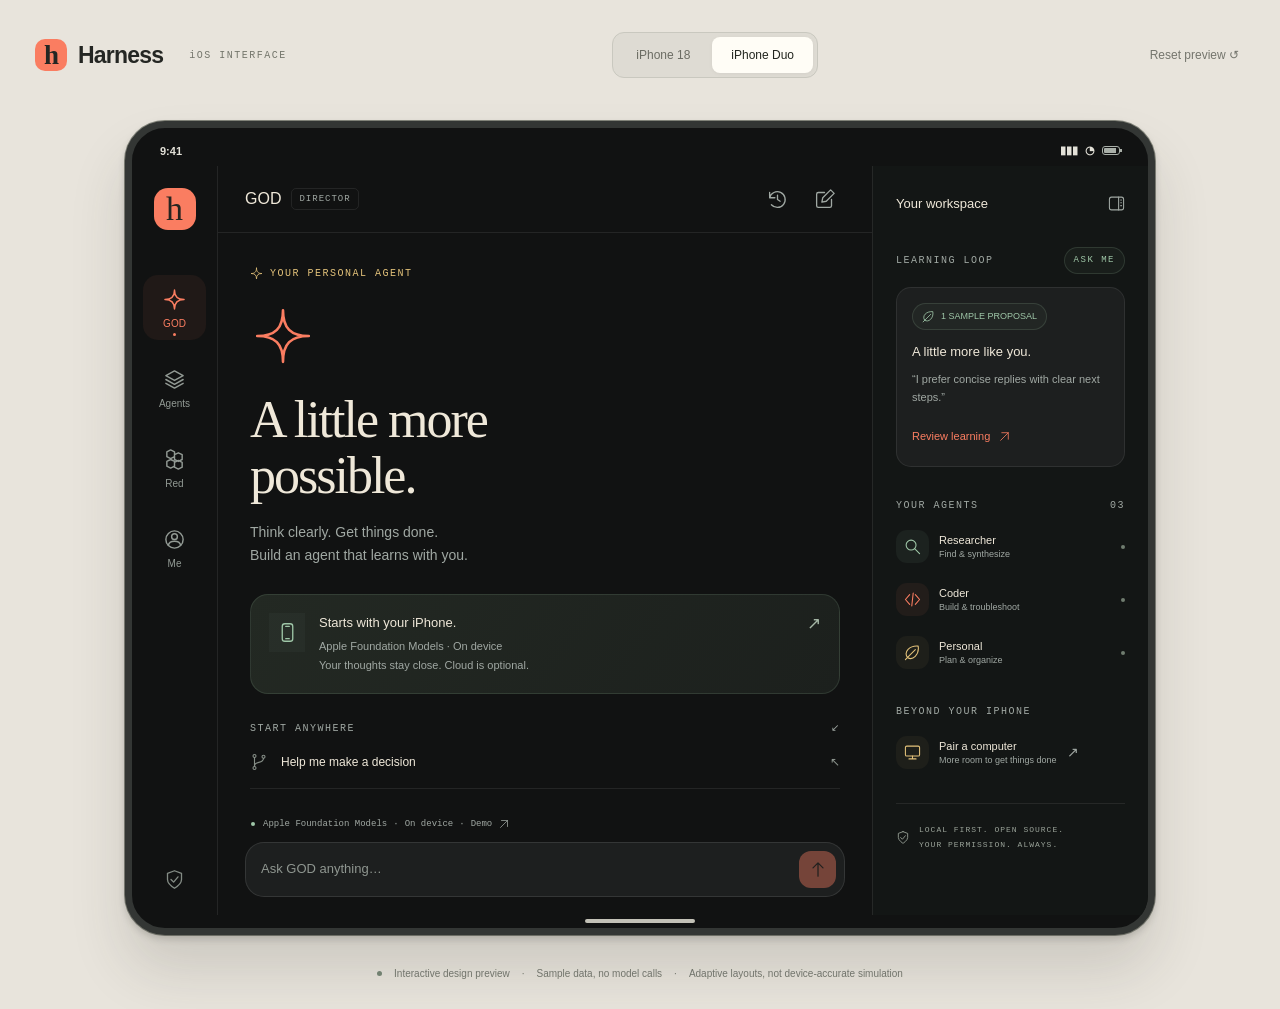
==== preview/index.html @ b9e5f076 "Release Harness 0.1.0 MVP" ====
<!doctype html>
<html lang="en">
<head>
  <meta charset="utf-8">
  <meta name="viewport" content="width=device-width, initial-scale=1">
  <meta name="color-scheme" content="dark light">
  <link rel="icon" href="data:,">
  <title>Harness — iOS interface preview</title>
  <link rel="stylesheet" href="style.css">
</head>
<body>
  <header class="preview-header">
    <div class="wordmark"><span class="tiny-mark">h</span> Harness <span class="preview-tag">iOS INTERFACE</span></div>
    <div class="device-switch" aria-label="Preview layout"><button data-device="phone">iPhone 18</button><button data-device="duo" class="active">iPhone Duo</button></div>
    <button class="reset-preview" id="reset">Reset preview ↺</button>
  </header>
  <main class="stage">
    <div class="device duo" id="device">
      <div class="system-bar"><span>9:41</span><span class="system-right">▮▮▮ <span>◔</span><span class="battery"></span></span></div>
      <div class="app-shell">
        <nav class="side-nav" aria-label="Main navigation"></nav>
        <div class="main-column">
          <header class="app-header" id="app-header"></header>
          <div class="content-scroll" id="content" tabindex="-1"></div>
          <div id="composer"></div>
        </div>
        <aside class="context-panel" id="context"></aside>
      </div>
      <nav class="bottom-nav" aria-label="Main navigation"></nav>
      <div class="home-indicator"></div>
      <div class="modal-shade" id="modal-shade" hidden><section class="sheet" role="dialog" aria-modal="true" aria-labelledby="sheet-title" tabindex="-1" id="sheet"></section></div>
      <div class="toast" id="toast" role="status"></div>
    </div>
  </main>
  <footer class="preview-footer"><span class="preview-dot"></span> Interactive design preview <span>·</span> Sample data, no model calls <span>·</span> Adaptive layouts, not device-accurate simulation</footer>
  <script src="app.js"></script>
</body>
</html>
---- preview/style.css ----
*{box-sizing:border-box}body{margin:0;background:#e8e4dc;color:#242623;font-family:-apple-system,BlinkMacSystemFont,"Segoe UI",sans-serif;font-size:14px}button,input,textarea,select{font:inherit}button{cursor:pointer}button:disabled{cursor:default;opacity:.4}button,a,input,textarea,select{-webkit-tap-highlight-color:transparent}button:focus-visible,a:focus-visible,input:focus-visible,textarea:focus-visible,select:focus-visible{outline:2px solid #fa7d61;outline-offset:4px}button{color:inherit}button svg{pointer-events:none}svg{width:21px;height:21px;display:inline-block;vertical-align:middle;fill:none;stroke:currentColor;stroke-width:1.5;stroke-linecap:round;stroke-linejoin:round;flex-shrink:0}button{background:none;border:0}h1,h2,h3,p{margin:0}h1,h2,h3{font-weight:400}h1,h2,.serif{font-family:Georgia,"Times New Roman",serif}p{line-height:1.65}.preview-header{max-width:1330px;padding:32px 35px 20px;display:flex;align-items:center;justify-content:space-between;margin:auto;gap:25px}.wordmark{font-size:23px;font-weight:600;letter-spacing:-.8px;display:flex;align-items:center;gap:11px}.tiny-mark{display:grid;place-items:center;background:#fa7d61;border-radius:10px;height:32px;width:32px;font-family:Georgia,serif;font-size:27px;color:#242623}.preview-tag{font-size:10px;letter-spacing:1.5px;font-family:monospace;font-weight:400;margin-left:15px;color:#73756b}.device-switch{display:flex;padding:4px;border:1px solid #c9c8bf;border-radius:12px;gap:3px;background:#dedbd3}.device-switch button{border-radius:8px;min-height:36px;padding:0 19px;color:#6b6c63;font-size:12px}.device-switch button.active{background:#fffdf6;color:#22251e;box-shadow:0 1px 4px #0000000b}.reset-preview{color:#74756d;font-size:12px;min-height:44px}.stage{display:flex;justify-content:center;padding:23px 24px 10px}.device{--bg:#111212;--surface:#1d1f1f;--raised:#272929;--text:#efe8d9;--muted:#a0a8a3;--coral:#fa7d61;--green:#9fc7a8;--amber:#e3c27a;--line:#ffffff14;background:var(--bg);color:var(--text);border:7px solid #333634;border-radius:40px;position:relative;overflow:hidden;box-shadow:0 35px 55px #34372e27,0 4px 7px #34372e35,0 0 0 1px #85877d;height:814px;transition:width .25s ease;width:1030px}.device.phone{width:404px;height:858px;border-radius:49px}.system-bar{height:38px;padding:12px 28px 5px;font-size:11px;font-weight:600;display:flex;align-items:center;justify-content:space-between;color:#e3e1d8}.system-right{display:flex;align-items:center;gap:7px;font-size:11px}.battery{border:1px solid #a9afa8;border-radius:3px;height:9px;width:18px;position:relative;background:linear-gradient(90deg,#a9afa8 83%,transparent 83%);background-clip:content-box;padding:1px}.battery:after{content:"";position:absolute;right:-3px;top:2px;width:2px;height:3px;background:#a9afa8}.phone .system-bar{height:48px;padding:15px 29px 6px}.app-shell{display:flex;height:calc(100% - 51px)}.side-nav{width:86px;flex-shrink:0;border-right:1px solid var(--line);display:flex;align-items:center;flex-direction:column;padding:22px 10px 14px;gap:15px}.brand-icon{height:42px;width:42px;border-radius:14px;background:var(--coral);color:#252420;display:grid;place-items:center;font:34px Georgia,serif;position:relative;margin-bottom:30px}.nav-item{display:flex;align-items:center;flex-direction:column;gap:7px;width:63px;min-height:65px;padding:13px 2px 9px;border-radius:15px;font-size:10px;color:#929a94;position:relative}.nav-item svg{width:23px;height:23px}.nav-item.active{color:var(--coral);background:#fa7d6110}.nav-item.active:after{content:"";height:3px;width:3px;background:var(--coral);border-radius:50%;position:absolute;bottom:4px}.side-nav .side-bottom{margin-top:auto;color:#838b84;display:grid;place-items:center;min-height:44px;width:44px}.main-column{min-width:0;flex:1;display:flex;flex-direction:column;overflow:hidden}.app-header{height:67px;flex-shrink:0;display:flex;align-items:center;justify-content:space-between;padding:12px 27px;border-bottom:1px solid var(--line);gap:10px}.app-header .heading{font-size:16px;font-weight:500;display:flex;align-items:center;gap:10px}.app-header .heading small{font:9px monospace;letter-spacing:1px;color:var(--muted);padding:5px 7px;border:1px solid var(--line);border-radius:5px}.header-actions{display:flex;gap:5px}.icon-button{color:var(--muted);width:42px;height:44px;border-radius:10px;display:grid;place-items:center}.icon-button:hover{background:var(--surface)}.content-scroll{overflow-y:auto;scrollbar-width:thin;scrollbar-color:#333936 transparent;flex:1;padding:32px 32px 24px}.eyebrow{font:10px monospace;letter-spacing:1.5px;line-height:1.7;color:var(--muted);text-transform:uppercase;display:flex;align-items:center;justify-content:space-between;gap:10px}.eyebrow.accent{color:var(--amber)}.hero-top{display:flex;align-items:center;gap:7px}.hero-top svg{width:13px;height:13px}.hero{margin-top:21px}.hero-mark{width:66px;height:66px;position:relative;color:var(--coral);margin:9px 0 23px;display:grid;place-items:center}.hero-mark svg{height:62px;width:62px;stroke-width:1}.hero h1{font-size:52px;line-height:1.07;letter-spacing:-2px}.hero p{font-size:14px;color:var(--muted);margin-top:18px}.model-card{background:linear-gradient(125deg,#232923,#1c201d);border:1px solid #9fc7a825;border-radius:18px;padding:18px;margin-top:27px;display:flex;gap:14px;align-items:flex-start;position:relative;width:100%;text-align:left}.model-card .model-icon{background:#9fc7a80a;display:grid;place-items:center;min-width:36px;min-height:39px;color:var(--green)}.model-card strong{font-size:13px;font-weight:500;display:block;line-height:1.6}.model-card p{color:var(--muted);font-size:11px;line-height:1.7;margin-top:3px}.model-card .model-arrow{margin-left:auto;color:#a5b7a6;font-size:17px}.pill{display:inline-flex;align-items:center;gap:6px;border-radius:20px;border:1px solid #9fc7a829;background:#9fc7a80b;color:var(--green);font-size:9px;line-height:1.4;padding:6px 9px;white-space:nowrap}.pill.coral{color:var(--coral);border-color:#fa7d612e;background:#fa7d610a}.pill.amber{color:var(--amber);border-color:#e3c27a2a;background:#e3c27a09}.pill .dot{height:4px;width:4px;background:currentColor;border-radius:50%}.start-section{margin-top:26px}.suggestion{width:100%;text-align:left;display:flex;align-items:center;gap:13px;min-height:52px;padding:11px 0;border-bottom:1px solid var(--line);font-size:12px}.suggestion>svg{color:#868e87;width:18px;height:18px}.suggestion span{margin-left:auto;color:#8d958e}.composer{padding:14px 27px 18px;flex-shrink:0;background:var(--bg)}.composer-caption{font:9px monospace;color:var(--muted);display:flex;align-items:center;gap:6px;margin-bottom:11px}.composer-caption svg{height:12px;width:12px}.composer-caption .dot{width:4px;height:4px;background:var(--green);border-radius:50%;margin-right:2px}.composer-box{border:1px solid #ffffff1a;border-radius:19px;background:var(--surface);display:flex;align-items:flex-end;padding:8px 8px 8px 15px;gap:9px}.composer textarea{flex:1;resize:none;min-height:36px;max-height:95px;border:none;outline:none;background:transparent;color:var(--text);padding:9px 0;font-size:13px;width:100%;line-height:1.45;scrollbar-width:thin}.composer textarea::placeholder{color:#8f9690}.send-button{border-radius:12px;background:var(--coral);color:#28241f;height:37px;width:37px;flex-shrink:0}.send-button svg{width:20px}.context-panel{width:276px;flex-shrink:0;border-left:1px solid var(--line);padding:27px 23px;overflow-y:auto;background:#131615}.panel-head{display:flex;align-items:center;justify-content:space-between;font-size:13px;margin-bottom:33px}.panel-head svg{color:var(--muted);width:17px}.context-block{margin-bottom:30px}.context-block p{font-size:11px;color:var(--muted)}.context-card{border:1px solid var(--line);border-radius:15px;background:var(--surface);padding:15px;margin-top:13px}.context-card h3{font-size:13px;margin-top:12px;line-height:1.55}.context-card p{margin-top:8px;line-height:1.65}.context-card .text-link{font-size:11px;margin-top:15px}.text-link{color:var(--coral);padding:0;min-height:30px;display:flex;align-items:center;gap:8px}.text-link svg{width:13px;height:13px}.agent-row{display:flex;gap:10px;align-items:center;width:100%;text-align:left;margin-top:12px;padding:4px 0}.avatar{width:33px;height:33px;flex-shrink:0;border-radius:11px;display:grid;place-items:center;color:var(--amber);background:#e3c27a0d}.avatar svg{width:17px;height:17px}.avatar.sage{color:var(--green);background:#9fc7a810}.avatar.coral{color:var(--coral);background:#fa7d6110}.agent-row strong{font-size:11px;font-weight:500;display:block}.agent-row small{display:block;font-size:9px;color:var(--muted);margin-top:3px}.agent-row .dot{height:4px;width:4px;border-radius:50%;background:#707c6f;margin-left:auto}.panel-footer{font:8px monospace;color:#9aa399;letter-spacing:1px;line-height:1.9;border-top:1px solid var(--line);padding-top:18px;margin-top:28px;display:flex;gap:9px;align-items:center}.panel-footer svg{width:14px}.bottom-nav{display:none}.home-indicator{background:#f0ede0;height:4px;width:110px;border-radius:5px;position:absolute;bottom:5px;left:50%;transform:translateX(-50%);opacity:.8}.phone .side-nav,.phone .context-panel{display:none}.phone .app-shell{height:calc(100% - 129px)}.phone .app-header{height:56px;padding:7px 20px}.phone .content-scroll{padding:27px 25px 23px}.phone .hero{margin-top:18px}.phone .hero h1{font-size:46px}.phone .hero-mark{width:57px;height:57px;margin:7px 0 20px}.phone .hero-mark svg{width:55px;height:55px}.phone .hero p{font-size:13px}.phone .model-card{margin-top:23px;padding:14px 12px;gap:10px}.phone .model-card p{font-size:10px}.phone .start-section{margin-top:25px}.phone .composer{padding:12px 18px 14px}.phone .bottom-nav{display:flex;border-top:1px solid var(--line);padding:5px 13px 15px;justify-content:space-around;background:#181a19;height:80px}.phone .nav-item{min-height:57px;gap:4px;padding:7px 2px;background:transparent}.phone .nav-item.active:after{display:none}.phone .nav-item svg{height:22px;width:22px}.phone .home-indicator{bottom:7px}.preview-footer{display:flex;align-items:center;justify-content:center;gap:12px;font-size:10px;color:#767970;padding:23px 15px 30px;flex-wrap:wrap}.preview-dot{background:#778776;width:5px;height:5px;border-radius:50%}.page-title{font-size:38px;line-height:1.12;letter-spacing:-1px;margin-bottom:15px}.intro{font-size:13px;color:var(--muted);margin-bottom:26px}.section-heading{margin:27px 0 14px}.card{background:var(--surface);border:1px solid var(--line);border-radius:18px;padding:19px;margin-bottom:13px}.card h2{font-size:23px;line-height:1.2}.card h3{font-size:15px}.card p{font-size:12px;color:var(--muted);margin-top:10px}.card-title-row{display:flex;align-items:center;gap:12px}.card-title-row .avatar{height:43px;width:43px;border-radius:13px}.card-title-row .avatar svg{height:23px;width:23px}.card-meta{display:flex;gap:9px;align-items:center;font:9px monospace;color:var(--muted);margin-top:16px}.card-meta span+span:before{content:'·';margin-right:9px}.card-click{width:100%;text-align:left}.card-click:hover{border-color:#fa7d6144}.card-actions{display:flex;gap:10px;margin-top:20px;align-items:center}.primary{background:var(--coral);color:#28241f;border-radius:11px;min-height:42px;padding:10px 17px;font-size:12px;font-weight:600}.secondary{border:1px solid #ffffff28;background:#ffffff04;border-radius:11px;min-height:42px;padding:10px 15px;font-size:12px}.full{width:100%}.muted{color:var(--muted)}.setting-row{display:flex;align-items:center;gap:13px;padding:14px 0;text-align:left;width:100%;border-bottom:1px solid var(--line);min-height:69px}.setting-row:last-child{border:0}.setting-row>svg{width:21px;height:21px;color:var(--amber)}.setting-row strong{display:block;font-weight:500;font-size:13px}.setting-row small{display:block;color:var(--muted);font-size:11px;margin-top:5px}.setting-row .chevron{margin-left:auto;color:var(--muted);font-size:18px}.stats{display:flex;gap:8px;margin-top:20px}.stat{flex:1;border-right:1px solid var(--line)}.stat:last-child{border:0}.stat strong{font:28px Georgia,serif;display:block;margin-bottom:8px}.stat small{color:var(--muted);font-size:10px}.inline-notice{font-size:11px;color:var(--muted);line-height:1.65;margin-top:17px;padding-left:12px;border-left:1px solid var(--coral)}.row{display:flex;align-items:center;justify-content:space-between;gap:12px}.segment{display:flex;background:var(--bg);border-radius:11px;padding:4px;margin-top:16px;gap:3px}.segment button{flex:1;min-height:37px;font-size:11px;border-radius:8px;color:var(--muted)}.segment button.active{background:var(--raised);color:var(--text)}.diff{font:11px/1.8 monospace;white-space:pre-wrap;overflow-wrap:anywhere;background:#9fc7a809;color:var(--green);border-radius:11px;padding:13px;margin:15px 0}.timeline{border-left:1px solid #596658;margin:23px 0 0 6px;padding-left:22px}.timeline-item{position:relative;margin-bottom:28px}.timeline-item:before{content:"";position:absolute;left:-26px;top:4px;width:6px;height:6px;background:var(--green);border-radius:50%}.timeline-item small{font:9px monospace;color:var(--muted)}.timeline-item h3{font-size:14px;margin:9px 0}.timeline-item p{font-size:12px;color:var(--muted)}.modal-shade{position:absolute;inset:0;background:#0009;backdrop-filter:blur(5px);display:flex;align-items:center;justify-content:center;z-index:5;padding:30px}.modal-shade[hidden]{display:none}.sheet{background:#1c201e;border:1px solid #ffffff1a;border-radius:25px;padding:26px;max-width:460px;width:100%;max-height:90%;overflow-y:auto;box-shadow:0 15px 50px #0006}.sheet-header{display:flex;align-items:center;justify-content:space-between;margin-bottom:22px}.sheet-header h2{font-size:26px}.sheet p{font-size:13px;color:var(--muted);margin:12px 0}.sheet label{display:block;font-size:12px;margin-top:20px;margin-bottom:8px}.sheet textarea,.sheet input,.sheet select{display:block;width:100%;color:var(--text);border:1px solid #ffffff25;background:var(--bg);border-radius:10px;padding:13px;line-height:1.6;resize:vertical}.sheet textarea{min-height:145px;font-family:monospace;font-size:12px}.sheet .card-actions{justify-content:flex-end}.phone .modal-shade{padding:12px;align-items:flex-end;padding-bottom:20px}.phone .sheet{padding:22px}.phone .sheet-header h2{font-size:24px}.toast{opacity:0;position:absolute;bottom:28px;left:50%;transform:translate(-50%,8px);background:#eef0e1;color:#242b24;border-radius:13px;box-shadow:0 4px 30px #0004;font-size:12px;padding:13px 20px;max-width:90%;text-align:center;z-index:8;pointer-events:none;transition:opacity .2s,transform .2s}.phone .toast{bottom:89px}.toast.visible{opacity:1;transform:translate(-50%,0)}.messages{display:flex;flex-direction:column;gap:23px}.message{font-size:13px;line-height:1.8;white-space:pre-wrap;overflow-wrap:anywhere}.message.user{align-self:flex-end;padding:14px 17px;background:var(--raised);border-radius:18px 18px 4px 18px;max-width:89%}.message.assistant{padding:8px 0}.message-label{font:9px monospace;letter-spacing:1px;color:var(--coral);margin-bottom:12px;display:flex;gap:8px;align-items:center}.message-label svg{width:15px;height:15px}.message-action{margin-top:18px}.empty{padding:27px 0}.empty svg{width:34px;height:34px;color:var(--amber);margin-bottom:20px}.empty h2{font-size:27px;margin-bottom:13px}.empty p{font-size:13px;color:var(--muted)}.red-visual{height:111px;border-radius:12px;margin-bottom:20px;display:flex;align-items:center;justify-content:center;background:#33392f;color:#c5d5a4;overflow:hidden}.red-visual svg{height:63px;width:63px;stroke-width:.7}.red-visual.rose{background:#392827;color:#e9ac97}.red-visual.blue{background:#252e39;color:#a8becd}.social{display:flex;gap:17px;border-top:1px solid var(--line);padding-top:14px;margin-top:18px;font-size:10px;color:var(--muted)}.social button{padding:0;display:flex;gap:6px;align-items:center;min-height:30px;font-size:10px}.social svg{height:14px;width:14px}.file-name{font-family:monospace;font-size:13px}.danger{color:var(--coral)}
@media(max-width:1000px){.preview-header{padding:22px 24px 10px}.preview-tag{display:none}.duo .context-panel{width:242px;padding:25px 19px}.duo .content-scroll{padding:27px 25px}.duo .hero h1{font-size:46px}.duo .side-nav{width:75px}.duo .composer{padding-left:22px;padding-right:22px}.duo .app-header{padding-left:23px;padding-right:23px}.device.duo{height:814px}}
@media(max-width:760px){.preview-header{flex-wrap:wrap;gap:15px;justify-content:center}.wordmark{margin-right:auto;font-size:21px}.reset-preview{display:none}.stage{padding:14px 12px 0}.duo .context-panel{display:none}.device.duo{width:100%;max-width:650px}.duo .hero h1{font-size:48px}.preview-footer{font-size:9px;padding-bottom:20px;gap:8px}}
@media(max-width:470px){.preview-header{padding:17px 15px 9px}.wordmark{font-size:18px;gap:7px}.tiny-mark{width:28px;height:28px;font-size:24px;border-radius:8px}.device-switch button{padding:0 10px;font-size:11px;min-height:33px}.stage{padding:10px 8px 0}.device.phone{width:100%;height:830px;border-width:5px;border-radius:39px}.phone .content-scroll{padding:24px 22px}.phone .hero h1{font-size:44px}.phone .hero p{font-size:12px}.preview-footer span:last-of-type{display:none}.device.duo .side-nav{width:61px;padding:20px 3px}.device.duo .nav-item{width:51px}.device.duo .hero h1{font-size:38px}.device.duo .content-scroll{padding:24px 19px}.device.duo .app-header .heading small{display:none}.device.duo .composer{padding:14px}.device.duo .hero p{font-size:12px}.device.duo .model-card{padding:12px;gap:5px}.device.duo .model-icon{display:none}}
@media(prefers-reduced-motion:reduce){*{transition:none!important;scroll-behavior:auto!important}}
.hero-top{justify-content:flex-start}.model-arrow,.suggestion span,.agent-row>.muted,.chevron{font-family:monospace}.pill svg{width:13px;height:13px}.diff{word-break:break-word}
.embedded{background:transparent}.embedded .preview-header,.embedded .preview-footer{display:none}.embedded .stage{padding:0;display:block}.embedded .device{box-shadow:none;width:100%}.embedded .device.duo{width:100%;height:814px}
.embedded .device.phone{height:858px;width:404px}
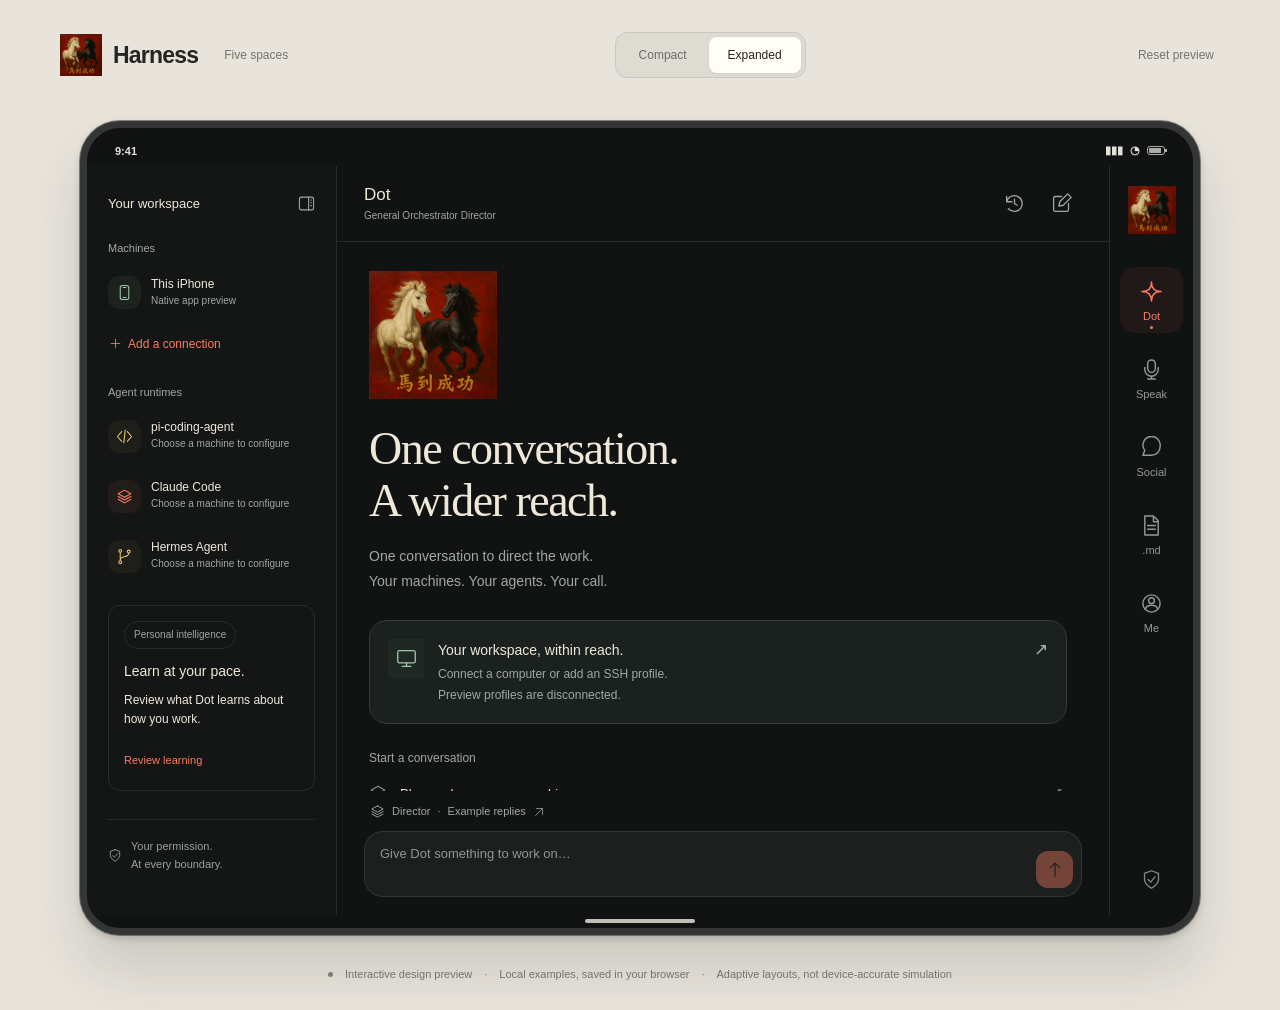
==== commit 48e4d17c: "Build five-space interface and Speak backend with approved horse branding" ====
--- a/preview/index.html
+++ b/preview/index.html
@@ -4,27 +4,27 @@
   <meta charset="utf-8">
   <meta name="viewport" content="width=device-width, initial-scale=1">
   <meta name="color-scheme" content="dark light">
-  <link rel="icon" href="data:,">
+  <link id="harness-favicon" rel="icon" type="image/png" href="logo.png">
   <title>Harness — iOS interface preview</title>
   <link rel="stylesheet" href="style.css">
 </head>
 <body>
   <header class="preview-header">
-    <div class="wordmark"><span class="tiny-mark">h</span> Harness <span class="preview-tag">iOS INTERFACE</span></div>
-    <div class="device-switch" aria-label="Preview layout"><button data-device="phone">iPhone 18</button><button data-device="duo" class="active">iPhone Duo</button></div>
-    <button class="reset-preview" id="reset">Reset preview ↺</button>
+    <div class="wordmark"><img class="tiny-mark" data-harness-logo src="logo.png" alt="Harness horse painting, 馬到成功"> Harness <span class="preview-tag">Five spaces</span></div>
+    <div class="device-switch" aria-label="Preview layout"><button data-device="phone">Compact</button><button data-device="duo" class="active">Expanded</button></div>
+    <button class="reset-preview" id="reset">Reset preview</button>
   </header>
   <main class="stage">
     <div class="device duo" id="device">
       <div class="system-bar"><span>9:41</span><span class="system-right">▮▮▮ <span>◔</span><span class="battery"></span></span></div>
       <div class="app-shell">
-        <nav class="side-nav" aria-label="Main navigation"></nav>
+        <aside class="context-panel" id="context" aria-label="Workspace"></aside>
         <div class="main-column">
           <header class="app-header" id="app-header"></header>
           <div class="content-scroll" id="content" tabindex="-1"></div>
           <div id="composer"></div>
         </div>
-        <aside class="context-panel" id="context"></aside>
+        <nav class="side-nav" aria-label="Main navigation"></nav>
       </div>
       <nav class="bottom-nav" aria-label="Main navigation"></nav>
       <div class="home-indicator"></div>
@@ -32,7 +32,8 @@
       <div class="toast" id="toast" role="status"></div>
     </div>
   </main>
-  <footer class="preview-footer"><span class="preview-dot"></span> Interactive design preview <span>·</span> Sample data, no model calls <span>·</span> Adaptive layouts, not device-accurate simulation</footer>
+  <footer class="preview-footer"><span class="preview-dot"></span> Interactive design preview <span>·</span> Local examples, saved in your browser <span>·</span> Adaptive layouts, not device-accurate simulation</footer>
+  <script src="model.js"></script>
   <script src="app.js"></script>
 </body>
 </html>
--- a/preview/style.css
+++ b/preview/style.css
@@ -6,3 +6,28 @@
 .hero-top{justify-content:flex-start}.model-arrow,.suggestion span,.agent-row>.muted,.chevron{font-family:monospace}.pill svg{width:13px;height:13px}.diff{word-break:break-word}
 .embedded{background:transparent}.embedded .preview-header,.embedded .preview-footer{display:none}.embedded .stage{padding:0;display:block}.embedded .device{box-shadow:none;width:100%}.embedded .device.duo{width:100%;height:814px}
 .embedded .device.phone{height:858px;width:404px}
+/* Five spaces: a left workspace, a quiet center, and right-hand navigation. */
+.device{--purple:#a78bfa;--line:#292c29;max-width:1120px;width:1120px}
+.preview-tag{font-family:inherit;letter-spacing:0;font-size:12px}.preview-header{max-width:1230px}.device-switch button{min-width:86px}.preview-footer{font-size:11px}
+.side-nav{border-right:0;border-left:1px solid var(--line);width:84px;padding-top:20px;gap:12px}.side-nav .brand-icon{margin-bottom:21px}.nav-item{font-size:11px;min-height:66px}.nav-item.social-nav.active{color:var(--purple);background:#a78bfa12}.nav-item.social-nav.active:after{background:var(--purple)}
+.context-panel{border-left:0;border-right:1px solid var(--line);width:250px;padding:27px 21px;background:#141615}.panel-head{margin-bottom:26px}.panel-footer{font-family:inherit;letter-spacing:0;font-size:11px;text-transform:none;line-height:1.6}.context-block{margin-bottom:25px}.context-card{border-radius:12px;background:transparent;padding:15px}.context-card h3{font-size:14px}.context-card p{font-size:12px}.agent-row{min-height:48px}.agent-row strong{font-size:12px}.agent-row small{font-size:10px;line-height:1.45}.section-label{font-size:12px;color:var(--muted);font-weight:500;line-height:1.5}.add-machine{font-size:11px;margin-top:12px;gap:5px}.add-machine svg{width:15px}
+.app-header{height:76px}.app-header .heading{min-width:0;font-size:17px;font-weight:500;gap:4px}.app-header .heading small{display:block;font:10px/1.4 -apple-system,BlinkMacSystemFont,"Segoe UI",sans-serif;letter-spacing:0;border:0;border-radius:0;padding:4px 0 0;white-space:normal}.header-actions{flex-shrink:0}.pill{font-family:inherit;font-size:10px;letter-spacing:0}.pill.neutral{color:var(--muted);border-color:var(--line);background:transparent}.content-scroll{padding:29px 32px;overflow-wrap:anywhere;scrollbar-gutter:stable}.hero{margin-top:0}.hero h1{font-size:53px}.hero-mark{margin-top:0;margin-bottom:24px}.hero p{font-size:14px;line-height:1.75}.model-card{background:#1b211e;border-color:#343e35}.model-card p{font-size:12px}.model-card strong{font-size:14px}.start-section{margin-top:25px}.suggestion{font-size:13px;min-height:53px}.composer-caption{font:11px/1.4 -apple-system,BlinkMacSystemFont,"Segoe UI",sans-serif;flex-wrap:wrap;gap:7px}.composer-caption>svg:first-child{height:15px;width:15px}.composer{padding-top:12px}.composer textarea{min-height:45px;padding-top:5px;padding-bottom:5px}.send-button{display:grid;place-items:center}.message-label{font:11px/1.6 -apple-system,BlinkMacSystemFont,"Segoe UI",sans-serif;letter-spacing:0;flex-wrap:wrap}.messages{padding-top:2px}.message{font-size:14px}.page-title{font-size:40px}.intro{font-size:14px;line-height:1.8}.card p{font-size:13px}.card h2{margin-top:14px}.card{border-radius:15px}.card .compact-copy{margin-top:8px}.setting-row{min-height:74px}.setting-row strong{font-size:14px}.setting-row small{font-size:12px;line-height:1.5}.setting-row>svg{color:var(--muted)}.secondary,.primary{display:inline-flex;align-items:center;justify-content:center;gap:7px;line-height:1.3;min-height:43px}.card-actions{flex-wrap:wrap}.text-link{font-size:12px;line-height:1.5}.text-editor{display:block;width:100%;border:1px solid #424640;background:#171918;color:var(--text);border-radius:12px;padding:14px;font:14px/1.8 -apple-system,BlinkMacSystemFont,"Segoe UI",sans-serif;resize:vertical;min-height:125px}.text-editor::placeholder{color:#889189}.inline-notice{font-size:12px}.machine-card{display:flex;gap:13px;align-items:center;padding:17px 0;border-bottom:1px solid var(--line);text-align:left;width:100%}.machine-card>div,.machine-card>span:nth-child(2){flex:1;min-width:0}.machine-card h3,.machine-card strong{font-size:14px;font-weight:500}.machine-card p,.machine-card small{font-size:12px;color:var(--muted);display:block;line-height:1.5;margin-top:5px}.runtime-detail{display:flex;gap:10px;align-items:center;justify-content:space-between;font-size:13px;padding:15px 0;border-bottom:1px solid var(--line)}.runtime-detail span{color:var(--muted);font-size:11px}.form-columns{display:grid;grid-template-columns:2fr 1fr;gap:15px}.feature-list{list-style:none;padding:0;margin:20px 0}.feature-list li{display:flex;gap:12px;align-items:center;font-size:13px;padding:12px 0}.feature-list svg{color:var(--coral)}.subscription-card .secondary{margin-top:20px}.card label{display:block;margin:20px 0 9px;font-size:12px}.sheet-header{gap:12px}.sheet-header h2{line-height:1.2}.sheet .icon-button{flex-shrink:0}.sheet{max-width:540px}.sheet .sheet-header{margin-bottom:16px}.sheet .text-editor{font-family:inherit;font-size:14px}.setup-steps{padding-left:20px;color:var(--text);font-size:13px;line-height:1.8}.setup-steps li{padding:7px 0}.sr-only{position:absolute;width:1px;height:1px;padding:0;margin:-1px;overflow:hidden;clip:rect(0,0,0,0);white-space:nowrap;border:0}
+/* Speak keeps editing and the keyboard handoff in one place. */
+.dictation-stage{padding:23px 15px;text-align:center;background:#1b1e1c;border:1px solid var(--line);border-radius:20px;margin:0 0 25px}.wave{height:63px;display:flex;align-items:center;justify-content:center;gap:5px;color:var(--coral);margin:5px 0 20px}.wave i{width:3px;height:var(--height);border-radius:3px;background:currentColor;opacity:.7}.dictation-stage strong{font-size:16px;font-weight:500;display:block}.dictation-stage p{font-size:12px;color:var(--muted);margin:8px 0}.dictation-stage small{display:block;font-size:10px;color:var(--muted);margin-top:14px}.record-button{display:inline-flex;align-items:center;justify-content:center;gap:9px;background:var(--coral);color:#29201c;border-radius:30px;font-size:12px;font-weight:600;min-height:45px;padding:10px 18px;margin-top:12px}.record-button svg{height:18px;width:18px}.stop-square{width:13px;height:13px;background:currentColor;border-radius:3px}.recording .wave i{animation:pulse-wave .7s ease-in-out var(--delay) infinite alternate}@keyframes pulse-wave{from{transform:scaleY(.4)}to{transform:scaleY(1.2)}}.transcript-label{font-size:12px;margin-bottom:10px}.transcript-label .muted{font-size:10px}.transcript{min-height:137px}.speak-actions{margin-top:12px;margin-bottom:27px}.speak-actions svg{width:16px;height:16px}.keyboard-demo{background:#222624;border:1px solid #39413b;border-radius:16px;padding:13px;margin-top:22px}.keyboard-demo>.row{font-size:11px;color:var(--muted);gap:6px}.keyboard-demo textarea{display:block;width:100%;background:#171a18;color:var(--text);border:0;border-radius:10px;min-height:89px;font-size:13px;line-height:1.6;padding:12px;margin:12px 0;resize:vertical}.keyboard-strip{display:flex;align-items:center;justify-content:space-between;gap:8px;font-size:11px;padding:0 0 12px}.keyboard-strip .primary{font-size:10px;padding:8px 10px;min-height:35px;border-radius:8px}.keyboard-keys{display:flex;gap:4px}.keyboard-keys span{flex:1;min-width:0;display:grid;place-items:center;border-radius:5px;background:#363c38;height:30px;font-size:11px;box-shadow:0 1px 1px #0004}
+/* Social is a continuous text timeline; purple belongs to the space. */
+.purple{color:var(--purple);background:#a78bfa15}.purple-button{background:var(--purple);color:#211833}.social-space .content-scroll{padding:25px 28px}.social-space .text-link{color:var(--purple)}.social-space button:focus-visible,.social-space input:focus-visible,.social-space textarea:focus-visible{outline-color:var(--purple)}.social-heading{display:flex;align-items:center;justify-content:space-between}.social-heading h1{font:600 31px/1.2 -apple-system,BlinkMacSystemFont,"Segoe UI",sans-serif;letter-spacing:-.8px}.profile-chip,.post-avatar,.profile-avatar{color:#dbceff;background:#a78bfa22;display:grid;place-items:center;font-weight:600;border:1px solid #a78bfa30;border-radius:50%;flex-shrink:0}.profile-chip{width:35px;height:35px;font-size:12px}.social-intro{font-size:14px;color:var(--muted);margin:10px 0 18px}.demo-banner{font-size:10px!important;background:#a78bfa0c;color:#bcace0!important;border:1px solid #a78bfa1b;border-radius:7px;padding:9px 11px;line-height:1.5!important}.feed-tabs{display:flex;align-items:center;border-bottom:1px solid var(--line);margin-top:12px;gap:25px}.feed-tabs button{font-size:12px;font-weight:500;color:var(--muted);padding:15px 0;position:relative;min-height:45px}.feed-tabs button.active{color:var(--text)}.feed-tabs button.active:after{content:"";position:absolute;bottom:-1px;left:0;right:0;background:var(--purple);height:3px;border-radius:3px}.feed-tabs>span{margin-left:auto;font-size:10px;color:var(--muted)}.post-composer{display:flex;align-items:flex-start;gap:12px;padding:21px 0;border-bottom:1px solid var(--line)}.post-avatar{width:35px;height:35px;font-size:11px}.post-compose-body,.post-main{flex:1;min-width:0}.post-composer textarea{display:block;background:transparent;border:0;color:var(--text);font:14px/1.7 -apple-system,BlinkMacSystemFont,"Segoe UI",sans-serif;width:100%;min-height:70px;resize:vertical;padding:6px 0}.post-composer textarea::placeholder{color:#a1a6a2}.draft-meta{display:flex;align-items:center;justify-content:space-between;color:var(--muted);font-size:10px;min-height:25px}.draft-meta .text-link{font-size:10px;min-height:25px}.thread-draft+.thread-draft{border-top:1px solid var(--line);padding-top:9px;margin-top:8px}.compose-actions{display:flex;align-items:center;justify-content:space-between;gap:9px;margin-top:9px}.compose-actions .text-link{font-size:11px;gap:3px}.compose-actions .text-link svg{height:15px;width:15px}.compose-actions .primary{font-size:11px;min-height:36px;padding:9px 13px;border-radius:20px}.social-post{display:flex;align-items:flex-start;gap:12px;border-bottom:1px solid var(--line);padding:23px 0}.post-byline{display:flex;gap:7px;align-items:center;flex-wrap:wrap;font-size:11px;line-height:1.45}.post-byline>button{font-size:12px;font-weight:600;padding:0;min-height:21px}.post-byline>span{color:var(--muted)}.post-byline .post-time{font-size:9px;margin-left:auto}.post-body{display:block;text-align:left;white-space:pre-wrap;overflow-wrap:anywhere;font-size:14px;line-height:1.7;padding:5px 0 10px;width:100%;cursor:pointer;color:var(--text)}.post-actions{display:flex;align-items:center;justify-content:space-between;gap:6px;color:var(--muted);max-width:300px}.post-actions button{display:flex;gap:7px;align-items:center;min-height:32px;min-width:38px;padding:4px 0;font-size:10px}.post-actions svg{width:17px;height:17px}.post-actions button[aria-pressed=true]{color:var(--purple)}.post-actions button[aria-pressed=true] svg{stroke-width:2}.post-actions button:hover{color:var(--purple)}.feed-end{text-align:center;color:var(--muted);font-size:12px;padding:28px 0 5px}.feed-end .text-link{justify-content:center;margin-top:8px;font-size:10px}.profile-banner{display:flex;align-items:center;justify-content:space-between;gap:15px}.profile-avatar{height:65px;width:65px;font-size:23px}.thread-post .post-body{font-size:13px}.thread-post{gap:11px;padding:17px 0}.sheet .post-byline button{font-size:12px}.sheet .post-actions button[aria-pressed=true]{color:var(--purple)}
+/* .md puts the document first and keeps the file underneath it. */
+.note-search{display:flex;align-items:center;gap:8px;background:#1c201c;border:1px solid var(--line);border-radius:9px;padding:0 10px;margin-bottom:13px}.note-search svg{width:15px;color:var(--muted)}.note-search input{color:var(--text);background:transparent;border:0;width:100%;padding:11px 0;min-width:0;font-size:11px;outline-offset:2px}.note-search input::placeholder{color:#a0a89e}.note-list{margin:0 -8px 15px}.note-list-item{display:block;text-align:left;width:100%;padding:14px 10px;border-radius:8px;border-bottom:1px solid var(--line)}.note-list-item.active{background:#efe8d909}.note-list-item strong{display:block;font-weight:500;font-size:13px;line-height:1.5}.note-list-item small{display:block;margin-top:5px;font-size:11px;line-height:1.6;color:var(--muted);white-space:nowrap;overflow:hidden;text-overflow:ellipsis}.search-empty{font-size:12px;color:var(--muted);padding:15px 8px}.compact-notes{display:none}.document-toolbar{display:flex;align-items:center;justify-content:space-between;margin:-12px 0 24px}.document-toolbar .segment{margin:0;min-width:142px;background:#1a1d1a;padding:3px}.document-toolbar .segment button{min-height:32px}.document-toolbar .segment button.active{background:#33382f}.markdown-preview{font:16px/1.85 Georgia,"Times New Roman",serif;min-height:310px}.markdown-preview h1{font-size:36px;line-height:1.25;letter-spacing:-.8px;margin:0 0 24px}.markdown-preview h2{font-size:26px;margin:29px 0 14px;line-height:1.4}.markdown-preview h3{font-family:Georgia,serif;font-size:21px;margin:24px 0 12px}.markdown-preview p{margin:13px 0;line-height:1.85}.markdown-preview ul{padding-left:22px;margin:18px 0}.markdown-preview li{padding:4px 0;line-height:1.85}.markdown-preview .task-item{list-style:none;margin-left:-20px}.markdown-preview .task-item>span{font-family:system-ui;color:var(--green);padding-right:5px}.markdown-preview blockquote{margin:24px 0;padding:5px 0 5px 18px;border-left:2px solid var(--green);font-style:italic;color:#bac6b5}.markdown-preview code{font:12px/1.8 ui-monospace,SFMono-Regular,Menlo,monospace;background:#252a24;padding:3px 5px;border-radius:4px;overflow-wrap:anywhere}.markdown-preview pre{overflow:auto;white-space:pre-wrap;background:#20251f;border-radius:10px;padding:15px}.markdown-preview pre code{background:none;padding:0}.wiki-link{display:inline;color:var(--green);border-bottom:1px solid #9fc7a854;padding:0;font:inherit;vertical-align:baseline;line-height:1.5}.markdown-preview a{color:var(--green);text-decoration-thickness:1px;text-underline-offset:3px}.markdown-preview hr{border:0;border-top:1px solid var(--line);margin:24px 0}.note-title-input{width:100%;background:transparent;color:var(--text);border:0;border-bottom:1px solid var(--line);font:27px/1.5 Georgia,serif;padding:0 0 14px;margin-bottom:18px;outline-offset:4px}.markdown-editor{display:block;width:100%;background:transparent;color:var(--text);resize:vertical;min-height:385px;border:0;font:13px/1.9 ui-monospace,SFMono-Regular,Menlo,monospace;padding:0;tab-size:2}.note-meta{display:flex;justify-content:space-between;gap:10px;border-top:1px solid var(--line);padding:16px 0 10px;margin-top:25px;font-size:10px;color:var(--muted)}.note-tags{display:flex;gap:8px;flex-wrap:wrap}.note-tags button{font-size:11px;color:var(--green);background:#9fc7a80c;padding:7px 10px;border-radius:8px}.backlinks{border-top:1px solid var(--line);margin-top:22px;padding-top:18px}.backlinks h3{font-size:12px;font-weight:500}.backlinks .row>span{font-size:11px;color:var(--muted)}.backlinks p{font-size:11px;color:var(--muted);margin-top:12px}.backlink{display:flex;gap:8px;align-items:center;width:100%;text-align:left;font-size:12px;padding:12px 0;color:var(--muted)}.backlink svg{width:14px;height:14px}
+.phone .app-header{height:69px;padding:10px 17px}.phone .app-header .heading small{font-size:9px;max-width:180px}.phone .app-shell{height:calc(100% - 129px)}.phone .hero h1{font-size:44px}.phone .hero p{font-size:13px}.phone .hero-mark{margin-bottom:21px}.phone .content-scroll{padding:25px 23px}.phone .social-space .content-scroll{padding:22px}.phone .model-card strong{font-size:12px}.phone .model-card p{font-size:11px}.phone .suggestion{font-size:12px}.phone .composer-caption{font-size:10px}.phone .composer{padding:12px 17px}.phone .bottom-nav{padding-left:5px;padding-right:5px}.phone .nav-item{width:20%;font-size:10px}.phone .nav-item svg{height:21px;width:21px}.phone .context-panel,.phone .side-nav{display:none}.phone .page-title{font-size:35px}.phone .intro{font-size:13px}.phone .compact-notes{display:block;margin-bottom:23px}.compact-notes>.secondary{justify-content:flex-start;font-size:12px;gap:9px;background:#1b201a}.compact-notes>.secondary>span{margin-left:auto}.compact-note-list{padding:18px 5px 0}.phone .document-toolbar{margin-top:0}.phone .markdown-preview{font-size:15px}.phone .markdown-preview h1{font-size:31px}.phone .post-composer,.phone .social-post{gap:9px}.phone .post-avatar{height:31px;width:31px;font-size:10px}.phone .post-byline{gap:5px}.phone .post-byline>button{font-size:11px}.phone .post-byline>span{font-size:10px}.phone .post-byline .post-time{font-size:9px}.phone .post-body{font-size:13px}.phone .feed-tabs{gap:23px}.phone .feed-tabs>span{font-size:9px}.phone .compose-actions{gap:5px}.phone .compose-actions .text-link{font-size:10px}.phone .compose-actions .primary{font-size:10px;padding:9px 12px}.phone .social-post{padding:21px 0}.phone .feed-end .text-link{font-size:10px}.phone .sheet .post-main{min-width:0}.phone .sheet{padding:20px}.phone .sheet .post-avatar{width:27px;height:27px}.phone .machine-card>.pill{font-size:9px}.phone .feature-list li{font-size:12px}
+@media(max-width:1000px){.duo .context-panel{width:225px;padding:25px 17px}.duo .side-nav{width:75px}.duo .content-scroll{padding:27px 25px}.device.duo{height:840px}.duo .app-header{padding:10px 21px}.duo .app-header .heading small{font-size:9px}}
+@media(max-width:760px){.device.duo{max-width:600px}.duo .context-panel,.duo .side-nav{display:none}.duo .app-shell{height:calc(100% - 118px)}.duo .bottom-nav{display:flex;border-top:1px solid var(--line);padding:5px 8px 15px;justify-content:space-around;background:#181a19;height:80px}.duo .bottom-nav .nav-item{min-height:57px;width:20%;padding:7px 2px;background:transparent;font-size:10px;gap:4px}.duo .nav-item.active:after{display:none}.duo .bottom-nav svg{width:21px;height:21px}.duo .compact-notes{display:block;margin-bottom:23px}.duo .document-toolbar{margin-top:0}.duo .content-scroll{padding:25px 25px}.duo .hero h1{font-size:47px}}
+@media(max-width:470px){.device.phone{min-width:0;height:850px}.phone .content-scroll,.duo .content-scroll{padding:23px 20px}.phone .app-header .heading small,.duo .app-header .heading small{display:block;font-size:8.5px;max-width:176px}.phone .header-actions{gap:0}.phone .icon-button{width:35px}.preview-header{gap:10px}.device-switch button{min-width:67px}.device.duo .hero h1{font-size:44px}.device.duo .model-card{gap:10px;padding:14px}.device.duo .model-icon{display:grid}.device.duo .hero p{font-size:13px}.sheet .form-columns{grid-template-columns:1.6fr 1fr}.phone .feed-tabs{gap:20px}.phone .post-actions{max-width:235px}.phone .app-header .heading{font-size:16px}.preview-footer{font-size:10px}.wordmark{font-size:18px}.phone .dictation-stage{padding:20px 10px}.phone .card{padding:16px}}
+@media(prefers-reduced-motion:reduce){*,*::before,*::after{animation:none!important;transition:none!important;scroll-behavior:auto!important}}
+
+.composer textarea:focus-visible{outline:2px solid var(--coral);outline-offset:3px;border-radius:3px}
+/* The approved painting is displayed in full, including its 馬到成功 lettering. */
+.tiny-mark,.brand-icon,.hero-mark{display:block;object-fit:contain;object-position:center;border-radius:0;background:transparent;padding:0;overflow:visible}
+.tiny-mark{width:42px;height:42px}.brand-icon{width:48px;height:48px;flex-shrink:0}.hero-mark{width:128px;height:128px;margin:0 0 24px}.hero h1{font-size:46px;line-height:1.12;letter-spacing:-1.5px}
+.phone .hero-mark{width:104px;height:104px;margin:0 0 22px}.phone .hero h1{font-size:34px;letter-spacing:-1px}.voice-instructions{margin-top:12px;min-height:230px;line-height:1.8}.instruction-error{font-size:12px;color:var(--coral);line-height:1.6}.instruction-error:empty{display:none}.instruction-file-actions{gap:22px;margin-bottom:25px}.rewrite-options{border-top:1px solid var(--line);margin:0 0 25px}.rewrite-option{display:flex;gap:12px;align-items:flex-start;width:100%;text-align:left;padding:19px 0;border-bottom:1px solid var(--line)}.rewrite-option .selection-dot{font-size:20px;color:var(--muted);line-height:1.2}.rewrite-option.selected .selection-dot{color:var(--coral)}.rewrite-option strong{display:block;font-weight:500;font-size:14px;line-height:1.5}.rewrite-option small{display:block;font-size:12px;line-height:1.6;color:var(--muted);margin-top:5px}
+@media(max-width:1000px){.duo .hero h1{font-size:42px}.duo .hero-mark{width:112px;height:112px}}
+@media(max-width:470px){.tiny-mark{width:34px;height:34px}.device.duo .hero h1,.phone .hero h1{font-size:33px;letter-spacing:-1px}.phone .hero-mark,.duo .hero-mark{width:100px;height:100px}.voice-instructions{font-size:13px}}
